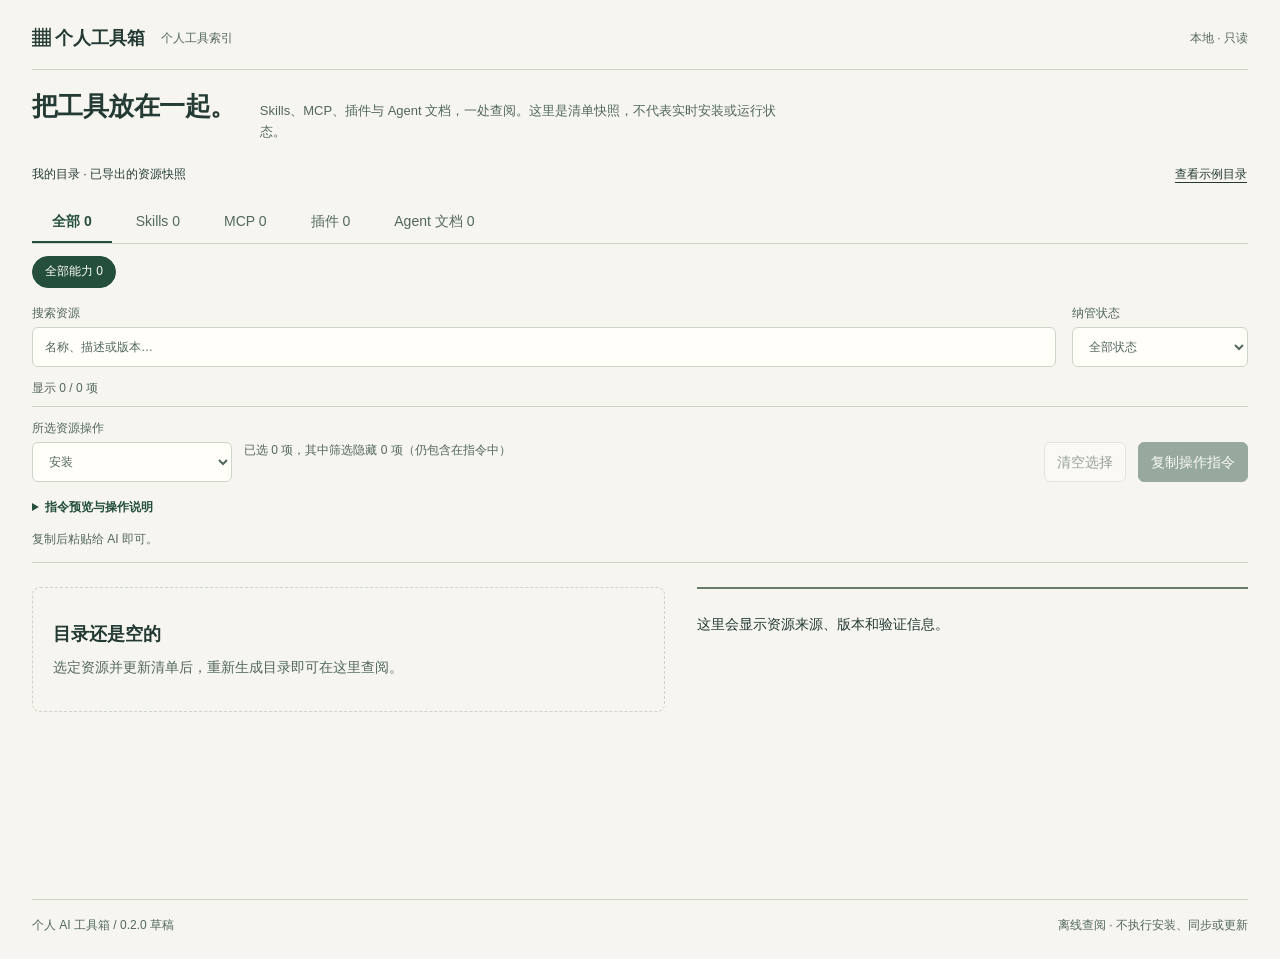
==== skills/ai-toolbox-sync/catalog/index.html @ 897c95eb "Publish clean ai-toolbox-sync skill and guided private onboarding" ====
<!doctype html>
<html lang="zh-CN"><head><meta charset="utf-8"><meta name="viewport" content="width=device-width,initial-scale=1"><meta http-equiv="Content-Security-Policy" content="default-src 'none'; script-src 'self'; style-src 'self'; base-uri 'none'; form-action 'none'"><title>个人工具箱 · 本地目录</title><link rel="stylesheet" href="style.css"></head>
<body><main><header><span class="brand">▦ 个人工具箱</span><span class="catalog-label">个人工具索引</span><span class="tag">本地 · 只读</span></header><section class="intro"><h1>把工具放在一起。</h1><p>Skills、MCP、插件与 Agent 文档，一处查阅。这里是清单快照，不代表实时安装或运行状态。</p></section><div class="mode"><span id="mode"></span><button id="demo" type="button">查看示例目录</button></div><nav role="tablist" aria-label="资源分类" id="tabs"></nav><div id="categories" role="group" aria-label="能力分类"></div><div class="filters"><label>搜索资源<input id="search" type="search" placeholder="名称、描述或版本…"></label><label>纳管状态<select id="status" aria-label="纳管状态"><option value="all">全部状态</option><option value="managed">已收藏</option><option value="approved">已同意</option><option value="pending">待决定</option><option value="declined">不加入</option><option value="deferred">稍后处理</option><option value="unknown">未知</option></select></label></div><p id="count" role="status" aria-live="polite"></p><section class="operations" aria-label="生成 AI 操作指令"><div class="operation-bar"><label>所选资源操作<select id="operation"><option value="install">安装</option><option value="sync">同步自建资源 / 我的文档</option><option value="check">检查第三方更新</option><option value="update">更新第三方资源</option></select></label><span id="selection-count" role="status"></span><button id="clear-selection" type="button">清空选择</button><button id="copy-operation" type="button">复制操作指令</button></div><details id="operation-disclosure"><summary>指令预览与操作说明</summary><p>跨分类和筛选保留选择；切换示例/真实目录会清空选择。网页只生成文字，不执行安装、同步或更新。</p><textarea id="operation-preview" readonly rows="3" aria-label="AI 操作指令预览"></textarea></details><p id="operation-notice" role="status"></p></section><section id="panel" role="tabpanel" tabindex="0"><div id="list"></div><aside id="detail" aria-label="资源详情"></aside></section><footer>个人 AI 工具箱 / 0.2.0 草稿<span>离线查阅 · 不执行安装、同步或更新</span></footer><noscript>请启用 JavaScript 以查看本地目录。</noscript></main><script src="data.js"></script><script src="demo-data.js"></script><script src="model.js"></script><script src="app.js"></script></body></html>
---- skills/ai-toolbox-sync/catalog/style.css ----
/* 保留米色/深绿色身份；4px 间距节奏，优先资源操作。 */
:root{--paper:#f6f5ef;--surface:#fffef9;--ink:#243b35;--muted:#52685c;--line:#cdd5ca;--green:#254f3d;--selected:#edf2e9;--focus:#95661f}
*{box-sizing:border-box}body{margin:0;background:var(--paper);color:var(--ink);font:14px/1.6 "Segoe UI","Microsoft YaHei",sans-serif}::selection{background:#c8ddc8;color:#173d2c}main{max-width:1280px;margin:auto;padding:24px 32px}header,.mode,footer{display:flex;align-items:center;gap:16px}header{padding-bottom:16px;border-bottom:1px solid var(--line)}.brand{font-size:18px;font-weight:700}.catalog-label{font-size:12px;color:var(--muted)}.tag{margin-left:auto;font-size:12px;color:var(--muted)}
.intro{display:flex;align-items:baseline;gap:24px;padding:20px 0 16px}.intro h1{font-size:26px;line-height:1.3;letter-spacing:-.02em;margin:0;font-weight:650;flex-shrink:0}.intro p{margin:0;color:var(--muted);max-width:72ch;font-size:13px}.mode{justify-content:space-between;font-size:12px;flex-wrap:wrap}.mode span{min-width:0;overflow-wrap:anywhere}
button,input,select,textarea{font:inherit;color:inherit}button,summary{cursor:pointer}button{min-height:40px;border:1px solid var(--line);border-radius:6px;background:var(--surface);padding:8px 12px;font-weight:500}button:hover:not(:disabled){background:var(--selected);border-color:#92a992}button:disabled{opacity:.45;cursor:not-allowed}button:focus-visible,input:focus-visible,select:focus-visible,a:focus-visible,textarea:focus-visible,summary:focus-visible,[tabindex]:focus-visible{outline:3px solid var(--focus);outline-offset:3px}.mode button{background:transparent;border-color:transparent;font-size:12px;text-decoration:underline;text-underline-offset:4px;min-height:32px;padding:4px 0}
nav{display:flex;gap:4px;border-bottom:1px solid var(--line);margin-top:12px}nav button{border:0;border-radius:0;background:transparent;color:var(--muted);padding:8px 20px;border-bottom:2px solid transparent}nav button[aria-selected=true]{border-color:var(--green);color:var(--green);font-weight:700}#categories{display:flex;flex-wrap:wrap;gap:8px;margin:12px 0}#categories button{border-radius:20px;padding:4px 12px;font-size:12px;min-height:32px;background:transparent}#categories button[aria-pressed=true]{background:var(--green);color:var(--surface);border-color:var(--green)}
.filters{display:grid;grid-template-columns:minmax(0,1fr) 176px;gap:16px;margin-top:16px}label{display:grid;gap:4px;font-size:12px;color:var(--muted);min-width:0}input,select{min-width:0;width:100%;height:40px;border:1px solid var(--line);border-radius:6px;padding:8px 12px;background:var(--surface);caret-color:var(--green)}input::placeholder{color:var(--muted)}#count{font-size:12px;color:var(--muted);margin:12px 0 8px;font-variant-numeric:tabular-nums}
.operations{border-block:1px solid var(--line);padding:12px 0;margin:0 0 24px}.operation-bar{display:grid;grid-template-columns:200px minmax(0,1fr) auto auto;gap:12px;align-items:end}.operation-bar label{gap:4px}.operation-bar #selection-count{font-size:12px;color:var(--muted);align-self:center;overflow-wrap:anywhere;font-variant-numeric:tabular-nums}#copy-operation,.copy{background:var(--green);border-color:var(--green);color:var(--surface)}#copy-operation:hover:not(:disabled),.copy:hover{background:#183b2c;color:var(--surface)}details{margin-top:8px}summary{width:fit-content;max-width:100%;padding:8px 0;font-size:12px;font-weight:600;color:var(--green);min-height:36px}details p,#operation-notice,.copy-notice{font-size:12px;color:var(--muted);margin:4px 0 8px}#operation-notice{margin:4px 0 0}textarea{display:block;width:100%;min-width:0;resize:vertical;min-height:96px;border:1px solid var(--line);border-radius:6px;padding:12px;background:var(--surface);font-size:13px;line-height:1.6;caret-color:var(--green);scrollbar-color:#92a992 var(--surface)}
#panel{display:grid;grid-template-columns:minmax(0,1.15fr) minmax(0,1fr);gap:32px;align-items:start;min-height:280px}#list{display:grid;align-content:start;gap:8px;min-width:0}.resource-row{display:grid;grid-template-columns:40px minmax(0,1fr);align-items:center}.resource-row input[type=checkbox]{width:24px;height:24px;margin:8px;padding:0;accent-color:var(--green);cursor:pointer}.resource{width:100%;text-align:left;background:transparent;border:1px solid var(--line);border-radius:8px;padding:16px;display:grid;gap:4px;overflow-wrap:anywhere;min-width:0}.resource[aria-pressed=true]{border-color:var(--green);background:var(--selected)}.resource strong{font-size:16px;line-height:1.4}.resource small{font-size:12px;color:var(--muted);font-weight:400}.resource span{font-size:13px;font-weight:400;color:var(--muted)}aside{border-top:2px solid #667a69;padding:16px 0;min-width:0;overflow-wrap:anywhere}aside h2{font-size:22px;line-height:1.35;margin:0 0 16px}h3{font-size:13px;margin:20px 0 8px}aside p{margin:8px 0 12px;max-width:72ch}aside small{color:var(--muted)}dl{display:grid;grid-template-columns:88px minmax(0,1fr);column-gap:16px;row-gap:12px;margin:24px 0;font-size:13px}dt{color:var(--muted)}dd{margin:0;overflow-wrap:anywhere;font-variant-numeric:tabular-nums}a{color:var(--green);text-underline-offset:3px}.copy{margin-top:8px}.empty{padding:32px 20px;border:1px dashed var(--line);border-radius:8px;color:var(--muted)}.empty h2{font-size:18px;color:var(--ink);margin:0 0 8px}.empty p{margin:0}footer{justify-content:space-between;flex-wrap:wrap;border-top:1px solid var(--line);margin-top:32px;padding-top:16px;font-size:12px;color:var(--muted)}
@media(max-width:900px){.intro{display:block}.intro p{margin-top:8px}.operation-bar{grid-template-columns:minmax(0,1fr) auto auto}.operation-bar #selection-count{grid-column:1/-1;grid-row:2}#panel{gap:24px}}
@media(max-width:650px){main{padding:16px}.catalog-label{display:none}header{gap:8px}.intro{padding:16px 0}.intro h1{font-size:24px}.mode{gap:4px}nav{gap:0}nav button{flex:1;min-width:0;padding:8px 4px;font-size:13px;min-height:44px}.filters{grid-template-columns:minmax(0,1fr) 124px;gap:8px}.operation-bar{grid-template-columns:minmax(0,1fr) minmax(0,1fr);gap:8px}.operation-bar label{grid-column:1/-1}.operation-bar #selection-count{grid-row:auto;grid-column:1/-1}.operation-bar button{min-height:44px;padding:8px}#categories button{min-height:36px}#panel{grid-template-columns:minmax(0,1fr);gap:24px}.operations{margin-bottom:16px}.resource{padding:12px}.resource-row{grid-template-columns:40px minmax(0,1fr)}aside{padding-top:16px}footer{gap:4px}dl{grid-template-columns:80px minmax(0,1fr);gap:12px}}
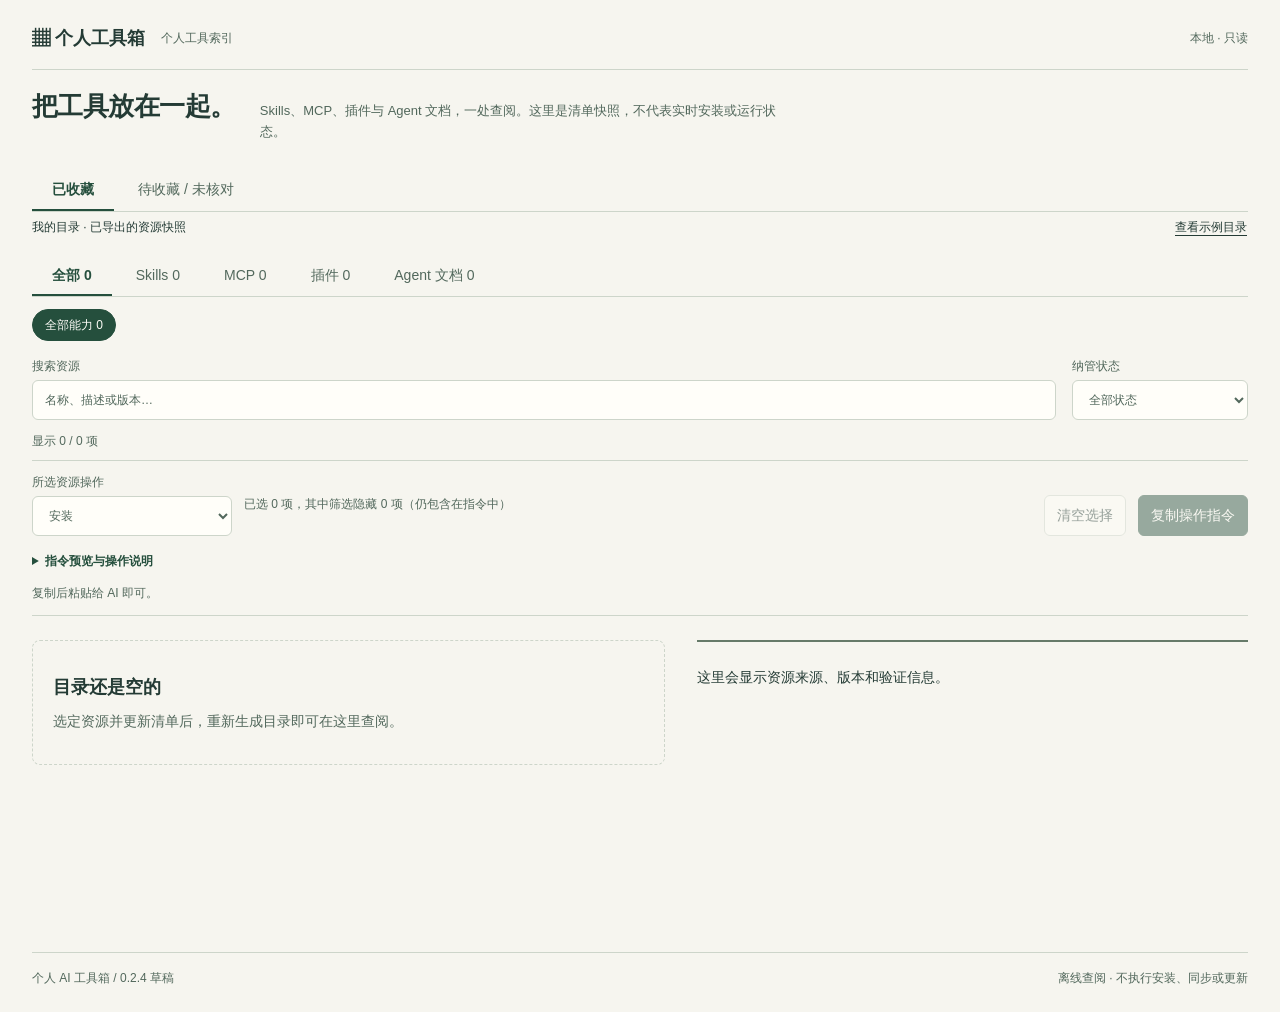
==== commit b2f6e9f6: "Separate manager releases from private collections and clarify access setup" ====
--- a/skills/ai-toolbox-sync/catalog/index.html
+++ b/skills/ai-toolbox-sync/catalog/index.html
@@ -1,3 +1,6 @@
 <!doctype html>
 <html lang="zh-CN"><head><meta charset="utf-8"><meta name="viewport" content="width=device-width,initial-scale=1"><meta http-equiv="Content-Security-Policy" content="default-src 'none'; script-src 'self'; style-src 'self'; base-uri 'none'; form-action 'none'"><title>个人工具箱 · 本地目录</title><link rel="stylesheet" href="style.css"></head>
-<body><main><header><span class="brand">▦ 个人工具箱</span><span class="catalog-label">个人工具索引</span><span class="tag">本地 · 只读</span></header><section class="intro"><h1>把工具放在一起。</h1><p>Skills、MCP、插件与 Agent 文档，一处查阅。这里是清单快照，不代表实时安装或运行状态。</p></section><div class="mode"><span id="mode"></span><button id="demo" type="button">查看示例目录</button></div><nav role="tablist" aria-label="资源分类" id="tabs"></nav><div id="categories" role="group" aria-label="能力分类"></div><div class="filters"><label>搜索资源<input id="search" type="search" placeholder="名称、描述或版本…"></label><label>纳管状态<select id="status" aria-label="纳管状态"><option value="all">全部状态</option><option value="managed">已收藏</option><option value="approved">已同意</option><option value="pending">待决定</option><option value="declined">不加入</option><option value="deferred">稍后处理</option><option value="unknown">未知</option></select></label></div><p id="count" role="status" aria-live="polite"></p><section class="operations" aria-label="生成 AI 操作指令"><div class="operation-bar"><label>所选资源操作<select id="operation"><option value="install">安装</option><option value="sync">同步自建资源 / 我的文档</option><option value="check">检查第三方更新</option><option value="update">更新第三方资源</option></select></label><span id="selection-count" role="status"></span><button id="clear-selection" type="button">清空选择</button><button id="copy-operation" type="button">复制操作指令</button></div><details id="operation-disclosure"><summary>指令预览与操作说明</summary><p>跨分类和筛选保留选择；切换示例/真实目录会清空选择。网页只生成文字，不执行安装、同步或更新。</p><textarea id="operation-preview" readonly rows="3" aria-label="AI 操作指令预览"></textarea></details><p id="operation-notice" role="status"></p></section><section id="panel" role="tabpanel" tabindex="0"><div id="list"></div><aside id="detail" aria-label="资源详情"></aside></section><footer>个人 AI 工具箱 / 0.2.0 草稿<span>离线查阅 · 不执行安装、同步或更新</span></footer><noscript>请启用 JavaScript 以查看本地目录。</noscript></main><script src="data.js"></script><script src="demo-data.js"></script><script src="model.js"></script><script src="app.js"></script></body></html>+<body><main><header><span class="brand">▦ 个人工具箱</span><span class="catalog-label">个人工具索引</span><span class="tag">本地 · 只读</span></header><section class="intro"><h1>把工具放在一起。</h1><p>Skills、MCP、插件与 Agent 文档，一处查阅。这里是清单快照，不代表实时安装或运行状态。</p></section><nav class="views" aria-label="收藏范围"><button id="view-collected" type="button" aria-pressed="true" aria-controls="collected-view">已收藏</button><button id="view-pending" type="button" aria-pressed="false" aria-controls="pending-view">待收藏 / 未核对</button></nav><section id="collected-view"><div class="mode"><span id="mode"></span><button id="demo" type="button">查看示例目录</button></div><nav role="tablist" aria-label="资源分类" id="tabs"></nav><div id="categories" role="group" aria-label="能力分类"></div><div class="filters"><label>搜索资源<input id="search" type="search" placeholder="名称、描述或版本…"></label><label>纳管状态<select id="status" aria-label="纳管状态"><option value="all">全部状态</option><option value="managed">已收藏</option><option value="approved">已同意</option><option value="pending">待决定</option><option value="declined">不加入</option><option value="deferred">稍后处理</option><option value="unknown">未知</option></select></label></div><p id="count" role="status" aria-live="polite"></p><section class="operations" aria-label="生成 AI 操作指令"><div class="operation-bar"><label>所选资源操作<select id="operation"><option value="install">安装</option><option value="sync">同步自建资源 / 我的文档</option><option value="check">检查第三方更新</option><option value="update">更新第三方资源</option></select></label><span id="selection-count" role="status"></span><button id="clear-selection" type="button">清空选择</button><button id="copy-operation" type="button">复制操作指令</button></div><details id="operation-disclosure"><summary>指令预览与操作说明</summary><p>跨分类和筛选保留选择；切换示例/真实目录会清空选择。网页只生成文字，不执行安装、同步或更新。</p><textarea id="operation-preview" readonly rows="3" aria-label="AI 操作指令预览"></textarea></details><p id="operation-notice" role="status"></p></section><section id="panel" role="tabpanel" tabindex="0"><div id="list"></div><aside id="detail" aria-label="资源详情"></aside></section></section><section id="pending-view" hidden><p>本机发现快照 · 待收藏与收藏状态未核对的资源。勾选只生成收集指令。</p><div id="pending-empty" class="empty"><h2>尚未载入本机盘点</h2><p>请让 AI 使用 $ai-toolbox-sync 生成包含收藏与盘点快照的本机工作台。发现文件留在本机，不进入共享清单。</p></div><div id="pending-content" hidden><section class="inventory-meta" aria-label="盘点概要"><p id="pending-stats"></p><p id="pending-date"></p><details class="scope-note"><summary>扫描范围与状态说明</summary><p>这是本机发现快照，不是正式收藏目录。文件存在、安装记录和缓存均不证明宿主已加载；来源元数据仍须在收集前核实。</p><div id="pending-scope"></div><div id="pending-warnings"></div><p>只覆盖指定目录与 Codex MCP 配置名称；其他宿主、外部链接目标、插件内未声明的 MCP 等不保证发现。已明确对应本机收藏绑定的资源已排除；其余收藏状态仍需核对，不按名称猜测。</p></details></section>
+<section class="inventory-tools" aria-label="筛选与批量选择"><div class="filters"><label>搜索项目或组件<input id="pending-query" type="search" placeholder="名称、项目或来源…"></label><label>资源类型<select id="pending-kind"><option value="all">全部类型</option><option value="skill">Skill</option><option value="mcp">MCP</option><option value="plugin">插件</option></select></label></div><div class="selection-bar"><p id="pending-selection" aria-live="polite"></p><button id="pending-select-visible" type="button">勾选当前显示组件</button><button id="pending-clear" type="button">清空选择</button></div></section>
+<section class="inventory-workspace" aria-label="资源选择与收集提示词"><div id="pending-list" aria-label="来源项目与组件"></div><aside class="prompt-panel" aria-label="收集提示词"><h2>交给 AI，继续收集。</h2><p>勾选不会写入收藏清单。发送提示词后，AI 才会核实所选资源并按流程收集。</p><label for="pending-prompt">完整收集提示词</label><textarea id="pending-prompt" readonly placeholder="先从左侧勾选资源，这里会生成包含所选范围与收集步骤的完整提示词。"></textarea><button id="pending-copy" type="button" disabled>复制完整提示词</button><p id="pending-notice" role="status"></p><small>跨筛选保留勾选；关闭或刷新页面会清空选择。</small></aside></section>
+</div></section><footer>个人 AI 工具箱 / 0.2.4 草稿<span>离线查阅 · 不执行安装、同步或更新</span></footer><noscript>请启用 JavaScript 以查看本地目录。</noscript></main><script src="data.js"></script><script src="demo-data.js"></script><script src="model.js"></script><script src="inventory-model.js"></script><script src="inventory-app.js"></script><script src="discovery-data.js"></script><script src="app.js"></script></body></html>
--- a/skills/ai-toolbox-sync/catalog/style.css
+++ b/skills/ai-toolbox-sync/catalog/style.css
@@ -9,3 +9,10 @@
 #panel{display:grid;grid-template-columns:minmax(0,1.15fr) minmax(0,1fr);gap:32px;align-items:start;min-height:280px}#list{display:grid;align-content:start;gap:8px;min-width:0}.resource-row{display:grid;grid-template-columns:40px minmax(0,1fr);align-items:center}.resource-row input[type=checkbox]{width:24px;height:24px;margin:8px;padding:0;accent-color:var(--green);cursor:pointer}.resource{width:100%;text-align:left;background:transparent;border:1px solid var(--line);border-radius:8px;padding:16px;display:grid;gap:4px;overflow-wrap:anywhere;min-width:0}.resource[aria-pressed=true]{border-color:var(--green);background:var(--selected)}.resource strong{font-size:16px;line-height:1.4}.resource small{font-size:12px;color:var(--muted);font-weight:400}.resource span{font-size:13px;font-weight:400;color:var(--muted)}aside{border-top:2px solid #667a69;padding:16px 0;min-width:0;overflow-wrap:anywhere}aside h2{font-size:22px;line-height:1.35;margin:0 0 16px}h3{font-size:13px;margin:20px 0 8px}aside p{margin:8px 0 12px;max-width:72ch}aside small{color:var(--muted)}dl{display:grid;grid-template-columns:88px minmax(0,1fr);column-gap:16px;row-gap:12px;margin:24px 0;font-size:13px}dt{color:var(--muted)}dd{margin:0;overflow-wrap:anywhere;font-variant-numeric:tabular-nums}a{color:var(--green);text-underline-offset:3px}.copy{margin-top:8px}.empty{padding:32px 20px;border:1px dashed var(--line);border-radius:8px;color:var(--muted)}.empty h2{font-size:18px;color:var(--ink);margin:0 0 8px}.empty p{margin:0}footer{justify-content:space-between;flex-wrap:wrap;border-top:1px solid var(--line);margin-top:32px;padding-top:16px;font-size:12px;color:var(--muted)}
 @media(max-width:900px){.intro{display:block}.intro p{margin-top:8px}.operation-bar{grid-template-columns:minmax(0,1fr) auto auto}.operation-bar #selection-count{grid-column:1/-1;grid-row:2}#panel{gap:24px}}
 @media(max-width:650px){main{padding:16px}.catalog-label{display:none}header{gap:8px}.intro{padding:16px 0}.intro h1{font-size:24px}.mode{gap:4px}nav{gap:0}nav button{flex:1;min-width:0;padding:8px 4px;font-size:13px;min-height:44px}.filters{grid-template-columns:minmax(0,1fr) 124px;gap:8px}.operation-bar{grid-template-columns:minmax(0,1fr) minmax(0,1fr);gap:8px}.operation-bar label{grid-column:1/-1}.operation-bar #selection-count{grid-row:auto;grid-column:1/-1}.operation-bar button{min-height:44px;padding:8px}#categories button{min-height:36px}#panel{grid-template-columns:minmax(0,1fr);gap:24px}.operations{margin-bottom:16px}.resource{padding:12px}.resource-row{grid-template-columns:40px minmax(0,1fr)}aside{padding-top:16px}footer{gap:4px}dl{grid-template-columns:80px minmax(0,1fr);gap:12px}}
+
+[hidden]{display:none!important}.views button[aria-pressed=true]{border-color:var(--green);color:var(--green);font-weight:700}
+/* 与收藏目录共用视觉变量；盘点页仅定义自身的布局。 */
+.inventory-page-links{display:flex;gap:20px;padding:12px 0;border-bottom:1px solid var(--line);font-size:13px}.inventory-page-links a{color:var(--muted)}.inventory-page-links [aria-current]{color:var(--green);font-weight:700;text-decoration:none}.inventory-meta{padding:16px 0}.inventory-meta p{margin:0 0 4px;font-size:12px;color:var(--muted);overflow-wrap:anywhere}#pending-stats{font-size:13px;color:var(--ink);font-variant-numeric:tabular-nums}.scope-note{max-width:90ch}.scope-note div p{margin:4px 0}#pending-warnings{max-height:240px;overflow:auto}.inventory-tools{border-block:1px solid var(--line);padding:16px 0;margin:0 0 24px}.inventory-tools .filters{margin:0}.selection-bar{display:flex;align-items:center;gap:12px;flex-wrap:wrap;margin-top:12px}#pending-selection{margin:0 auto 0 0;font-size:12px;color:var(--muted);font-variant-numeric:tabular-nums}.inventory-workspace{display:grid;grid-template-columns:minmax(0,1.2fr) minmax(320px,1fr);gap:32px;align-items:start}#pending-list{gap:0}#pending-list article{padding:16px 0;border-top:1px solid var(--line);min-width:0}#pending-list article:first-child{border-top:2px solid #667a69}#pending-list article>label,.inventory-component>label{display:flex;gap:12px;align-items:center;min-height:44px;cursor:pointer;color:var(--ink);font-size:14px}#pending-list article>label strong{font-size:16px;line-height:1.45;overflow-wrap:anywhere}input[type=checkbox]{flex:0 0 auto;width:20px;height:20px;padding:0;margin:0;accent-color:var(--green);cursor:pointer}#pending-list article>p{margin:0 0 4px 32px;font-size:12px;color:var(--muted);overflow-wrap:anywhere}#pending-list article>small{display:block;margin-left:32px;color:var(--muted);font-size:12px}#pending-list article>details{margin-left:32px}.inventory-component{padding:8px 0;border-top:1px solid var(--line);min-width:0}.inventory-component label span{overflow-wrap:anywhere}.inventory-component p{margin:0 0 4px 32px;overflow-wrap:anywhere;font-size:12px;color:var(--muted)}.prompt-panel{position:sticky;top:24px}.prompt-panel h2{font-size:20px;margin:0 0 8px}.prompt-panel>p{font-size:13px;color:var(--muted);margin:8px 0 16px}.prompt-panel label{margin-bottom:8px}#pending-prompt{min-height:280px;height:38vh;max-height:480px;line-height:1.7;white-space:pre-wrap;overflow-wrap:anywhere}#pending-copy{background:var(--green);color:var(--surface);border-color:var(--green);width:100%;margin-top:12px}#pending-copy:hover:not(:disabled){background:#183b2c}#pending-notice{font-size:12px;color:var(--muted);overflow-wrap:anywhere;min-height:24px} #pending-view button:disabled{opacity:1;color:var(--muted);background:var(--paper)!important;border-color:var(--line)!important}#pending-copy:disabled{color:var(--muted)}#pending-view :is(button,input,select,textarea){scroll-margin-block:24px}#pending-view *{scrollbar-color:#92a992 var(--surface)}#pending-view h2{text-wrap:balance}
+@media(max-width:900px){.inventory-workspace{grid-template-columns:minmax(0,1fr) minmax(280px,.9fr);gap:24px}.prompt-panel{top:16px}}
+@media(max-width:700px){.inventory-workspace{grid-template-columns:minmax(0,1fr);gap:24px}.prompt-panel{position:static}.inventory-tools{margin-bottom:16px}.selection-bar{gap:8px}#pending-selection{flex-basis:100%}.selection-bar button{flex:1;min-height:44px}.inventory-tools .filters{grid-template-columns:minmax(0,1fr) 116px;gap:8px}#pending-prompt{height:280px;max-height:none}#pending-copy{min-height:44px}.inventory-page-links{gap:16px}#pending-list article>details{margin-left:0}.inventory-component p{margin-left:32px}}
+@media(max-height:650px){.prompt-panel{position:static}}
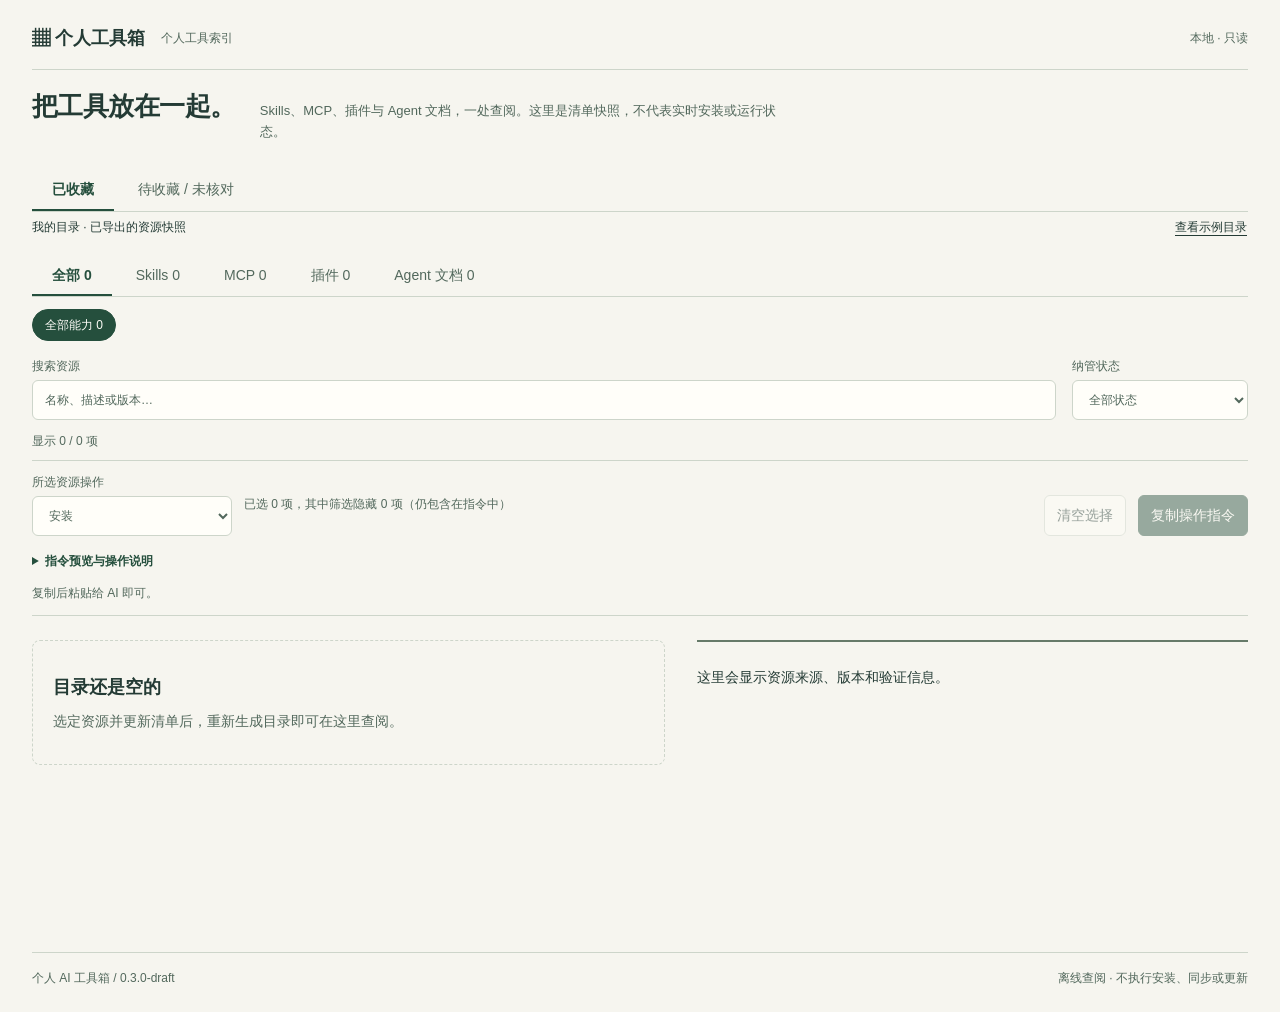
==== commit 947533ab: "Make toolbox sync independent and fix Windows resource restores" ====
--- a/skills/ai-toolbox-sync/catalog/index.html
+++ b/skills/ai-toolbox-sync/catalog/index.html
@@ -3,4 +3,4 @@
 <body><main><header><span class="brand">▦ 个人工具箱</span><span class="catalog-label">个人工具索引</span><span class="tag">本地 · 只读</span></header><section class="intro"><h1>把工具放在一起。</h1><p>Skills、MCP、插件与 Agent 文档，一处查阅。这里是清单快照，不代表实时安装或运行状态。</p></section><nav class="views" aria-label="收藏范围"><button id="view-collected" type="button" aria-pressed="true" aria-controls="collected-view">已收藏</button><button id="view-pending" type="button" aria-pressed="false" aria-controls="pending-view">待收藏 / 未核对</button></nav><section id="collected-view"><div class="mode"><span id="mode"></span><button id="demo" type="button">查看示例目录</button></div><nav role="tablist" aria-label="资源分类" id="tabs"></nav><div id="categories" role="group" aria-label="能力分类"></div><div class="filters"><label>搜索资源<input id="search" type="search" placeholder="名称、描述或版本…"></label><label>纳管状态<select id="status" aria-label="纳管状态"><option value="all">全部状态</option><option value="managed">已收藏</option><option value="approved">已同意</option><option value="pending">待决定</option><option value="declined">不加入</option><option value="deferred">稍后处理</option><option value="unknown">未知</option></select></label></div><p id="count" role="status" aria-live="polite"></p><section class="operations" aria-label="生成 AI 操作指令"><div class="operation-bar"><label>所选资源操作<select id="operation"><option value="install">安装</option><option value="sync">同步自建资源 / 我的文档</option><option value="check">检查第三方更新</option><option value="update">更新第三方资源</option></select></label><span id="selection-count" role="status"></span><button id="clear-selection" type="button">清空选择</button><button id="copy-operation" type="button">复制操作指令</button></div><details id="operation-disclosure"><summary>指令预览与操作说明</summary><p>跨分类和筛选保留选择；切换示例/真实目录会清空选择。网页只生成文字，不执行安装、同步或更新。</p><textarea id="operation-preview" readonly rows="3" aria-label="AI 操作指令预览"></textarea></details><p id="operation-notice" role="status"></p></section><section id="panel" role="tabpanel" tabindex="0"><div id="list"></div><aside id="detail" aria-label="资源详情"></aside></section></section><section id="pending-view" hidden><p>本机发现快照 · 待收藏与收藏状态未核对的资源。勾选只生成收集指令。</p><div id="pending-empty" class="empty"><h2>尚未载入本机盘点</h2><p>请让 AI 使用 $ai-toolbox-sync 生成包含收藏与盘点快照的本机工作台。发现文件留在本机，不进入共享清单。</p></div><div id="pending-content" hidden><section class="inventory-meta" aria-label="盘点概要"><p id="pending-stats"></p><p id="pending-date"></p><details class="scope-note"><summary>扫描范围与状态说明</summary><p>这是本机发现快照，不是正式收藏目录。文件存在、安装记录和缓存均不证明宿主已加载；来源元数据仍须在收集前核实。</p><div id="pending-scope"></div><div id="pending-warnings"></div><p>只覆盖指定目录与 Codex MCP 配置名称；其他宿主、外部链接目标、插件内未声明的 MCP 等不保证发现。已明确对应本机收藏绑定的资源已排除；其余收藏状态仍需核对，不按名称猜测。</p></details></section>
 <section class="inventory-tools" aria-label="筛选与批量选择"><div class="filters"><label>搜索项目或组件<input id="pending-query" type="search" placeholder="名称、项目或来源…"></label><label>资源类型<select id="pending-kind"><option value="all">全部类型</option><option value="skill">Skill</option><option value="mcp">MCP</option><option value="plugin">插件</option></select></label></div><div class="selection-bar"><p id="pending-selection" aria-live="polite"></p><button id="pending-select-visible" type="button">勾选当前显示组件</button><button id="pending-clear" type="button">清空选择</button></div></section>
 <section class="inventory-workspace" aria-label="资源选择与收集提示词"><div id="pending-list" aria-label="来源项目与组件"></div><aside class="prompt-panel" aria-label="收集提示词"><h2>交给 AI，继续收集。</h2><p>勾选不会写入收藏清单。发送提示词后，AI 才会核实所选资源并按流程收集。</p><label for="pending-prompt">完整收集提示词</label><textarea id="pending-prompt" readonly placeholder="先从左侧勾选资源，这里会生成包含所选范围与收集步骤的完整提示词。"></textarea><button id="pending-copy" type="button" disabled>复制完整提示词</button><p id="pending-notice" role="status"></p><small>跨筛选保留勾选；关闭或刷新页面会清空选择。</small></aside></section>
-</div></section><footer>个人 AI 工具箱 / 0.2.4 草稿<span>离线查阅 · 不执行安装、同步或更新</span></footer><noscript>请启用 JavaScript 以查看本地目录。</noscript></main><script src="data.js"></script><script src="demo-data.js"></script><script src="model.js"></script><script src="inventory-model.js"></script><script src="inventory-app.js"></script><script src="discovery-data.js"></script><script src="app.js"></script></body></html>+</div></section><footer>个人 AI 工具箱 / 0.3.0-draft<span>离线查阅 · 不执行安装、同步或更新</span></footer><noscript>请启用 JavaScript 以查看本地目录。</noscript></main><script src="data.js"></script><script src="demo-data.js"></script><script src="model.js"></script><script src="inventory-model.js"></script><script src="inventory-app.js"></script><script src="discovery-data.js"></script><script src="app.js"></script></body></html>
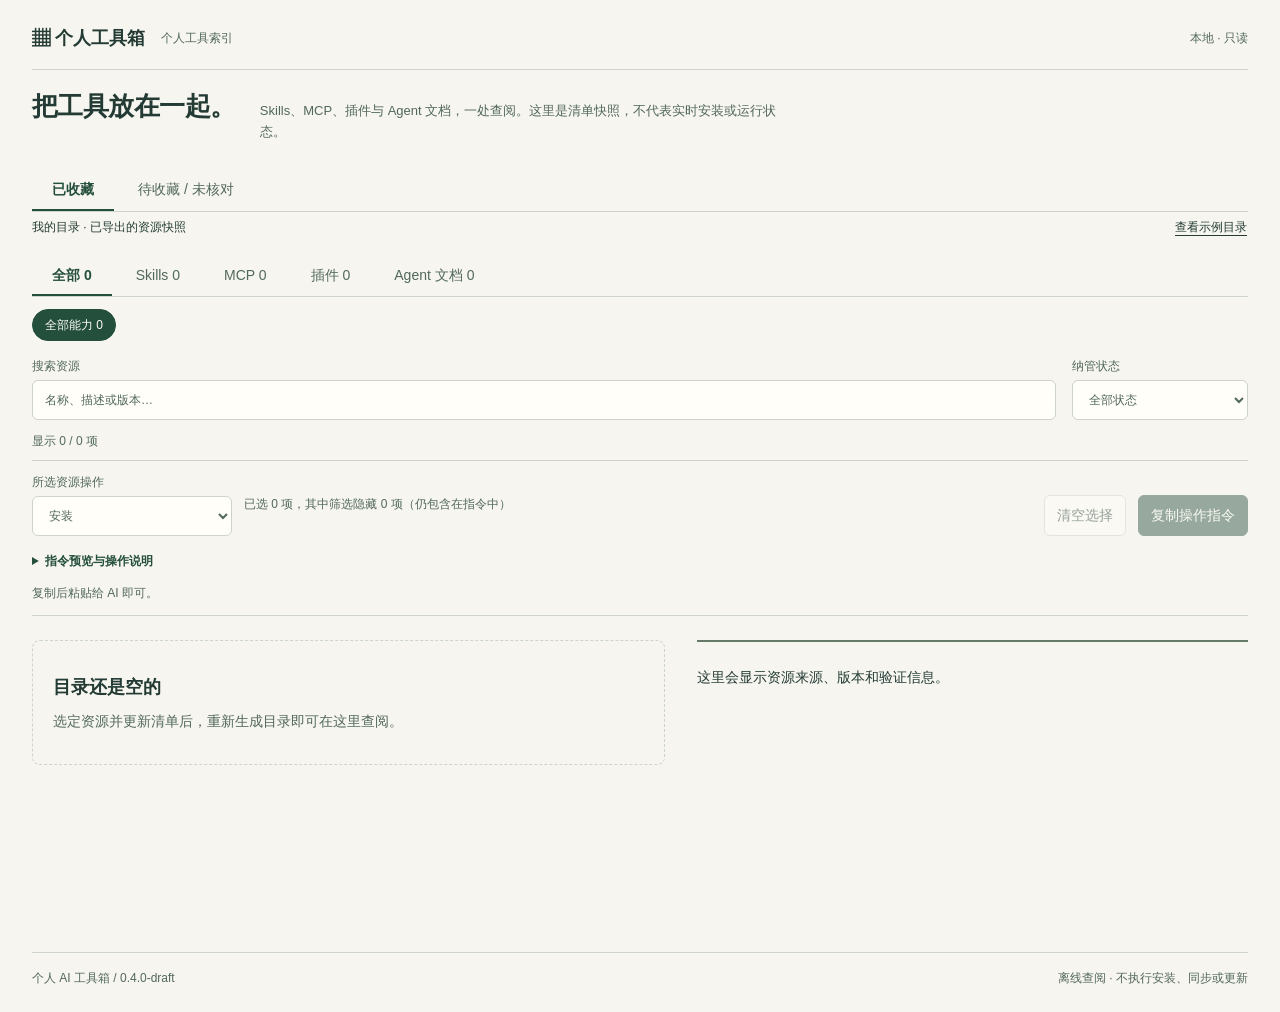
==== commit f420c4d8: "feat: add versioned releases and safe cross-machine maintenance" ====
--- a/skills/ai-toolbox-sync/catalog/index.html
+++ b/skills/ai-toolbox-sync/catalog/index.html
@@ -3,4 +3,4 @@
 <body><main><header><span class="brand">▦ 个人工具箱</span><span class="catalog-label">个人工具索引</span><span class="tag">本地 · 只读</span></header><section class="intro"><h1>把工具放在一起。</h1><p>Skills、MCP、插件与 Agent 文档，一处查阅。这里是清单快照，不代表实时安装或运行状态。</p></section><nav class="views" aria-label="收藏范围"><button id="view-collected" type="button" aria-pressed="true" aria-controls="collected-view">已收藏</button><button id="view-pending" type="button" aria-pressed="false" aria-controls="pending-view">待收藏 / 未核对</button></nav><section id="collected-view"><div class="mode"><span id="mode"></span><button id="demo" type="button">查看示例目录</button></div><nav role="tablist" aria-label="资源分类" id="tabs"></nav><div id="categories" role="group" aria-label="能力分类"></div><div class="filters"><label>搜索资源<input id="search" type="search" placeholder="名称、描述或版本…"></label><label>纳管状态<select id="status" aria-label="纳管状态"><option value="all">全部状态</option><option value="managed">已收藏</option><option value="approved">已同意</option><option value="pending">待决定</option><option value="declined">不加入</option><option value="deferred">稍后处理</option><option value="unknown">未知</option></select></label></div><p id="count" role="status" aria-live="polite"></p><section class="operations" aria-label="生成 AI 操作指令"><div class="operation-bar"><label>所选资源操作<select id="operation"><option value="install">安装</option><option value="sync">同步自建资源 / 我的文档</option><option value="check">检查第三方更新</option><option value="update">更新第三方资源</option></select></label><span id="selection-count" role="status"></span><button id="clear-selection" type="button">清空选择</button><button id="copy-operation" type="button">复制操作指令</button></div><details id="operation-disclosure"><summary>指令预览与操作说明</summary><p>跨分类和筛选保留选择；切换示例/真实目录会清空选择。网页只生成文字，不执行安装、同步或更新。</p><textarea id="operation-preview" readonly rows="3" aria-label="AI 操作指令预览"></textarea></details><p id="operation-notice" role="status"></p></section><section id="panel" role="tabpanel" tabindex="0"><div id="list"></div><aside id="detail" aria-label="资源详情"></aside></section></section><section id="pending-view" hidden><p>本机发现快照 · 待收藏与收藏状态未核对的资源。勾选只生成收集指令。</p><div id="pending-empty" class="empty"><h2>尚未载入本机盘点</h2><p>请让 AI 使用 $ai-toolbox-sync 生成包含收藏与盘点快照的本机工作台。发现文件留在本机，不进入共享清单。</p></div><div id="pending-content" hidden><section class="inventory-meta" aria-label="盘点概要"><p id="pending-stats"></p><p id="pending-date"></p><details class="scope-note"><summary>扫描范围与状态说明</summary><p>这是本机发现快照，不是正式收藏目录。文件存在、安装记录和缓存均不证明宿主已加载；来源元数据仍须在收集前核实。</p><div id="pending-scope"></div><div id="pending-warnings"></div><p>只覆盖指定目录与 Codex MCP 配置名称；其他宿主、外部链接目标、插件内未声明的 MCP 等不保证发现。已明确对应本机收藏绑定的资源已排除；其余收藏状态仍需核对，不按名称猜测。</p></details></section>
 <section class="inventory-tools" aria-label="筛选与批量选择"><div class="filters"><label>搜索项目或组件<input id="pending-query" type="search" placeholder="名称、项目或来源…"></label><label>资源类型<select id="pending-kind"><option value="all">全部类型</option><option value="skill">Skill</option><option value="mcp">MCP</option><option value="plugin">插件</option></select></label></div><div class="selection-bar"><p id="pending-selection" aria-live="polite"></p><button id="pending-select-visible" type="button">勾选当前显示组件</button><button id="pending-clear" type="button">清空选择</button></div></section>
 <section class="inventory-workspace" aria-label="资源选择与收集提示词"><div id="pending-list" aria-label="来源项目与组件"></div><aside class="prompt-panel" aria-label="收集提示词"><h2>交给 AI，继续收集。</h2><p>勾选不会写入收藏清单。发送提示词后，AI 才会核实所选资源并按流程收集。</p><label for="pending-prompt">完整收集提示词</label><textarea id="pending-prompt" readonly placeholder="先从左侧勾选资源，这里会生成包含所选范围与收集步骤的完整提示词。"></textarea><button id="pending-copy" type="button" disabled>复制完整提示词</button><p id="pending-notice" role="status"></p><small>跨筛选保留勾选；关闭或刷新页面会清空选择。</small></aside></section>
-</div></section><footer>个人 AI 工具箱 / 0.3.0-draft<span>离线查阅 · 不执行安装、同步或更新</span></footer><noscript>请启用 JavaScript 以查看本地目录。</noscript></main><script src="data.js"></script><script src="demo-data.js"></script><script src="model.js"></script><script src="inventory-model.js"></script><script src="inventory-app.js"></script><script src="discovery-data.js"></script><script src="app.js"></script></body></html>
+</div></section><footer>个人 AI 工具箱 / 0.4.0-draft<span>离线查阅 · 不执行安装、同步或更新</span></footer><noscript>请启用 JavaScript 以查看本地目录。</noscript></main><script src="data.js"></script><script src="demo-data.js"></script><script src="model.js"></script><script src="inventory-model.js"></script><script src="inventory-app.js"></script><script src="discovery-data.js"></script><script src="app.js"></script></body></html>
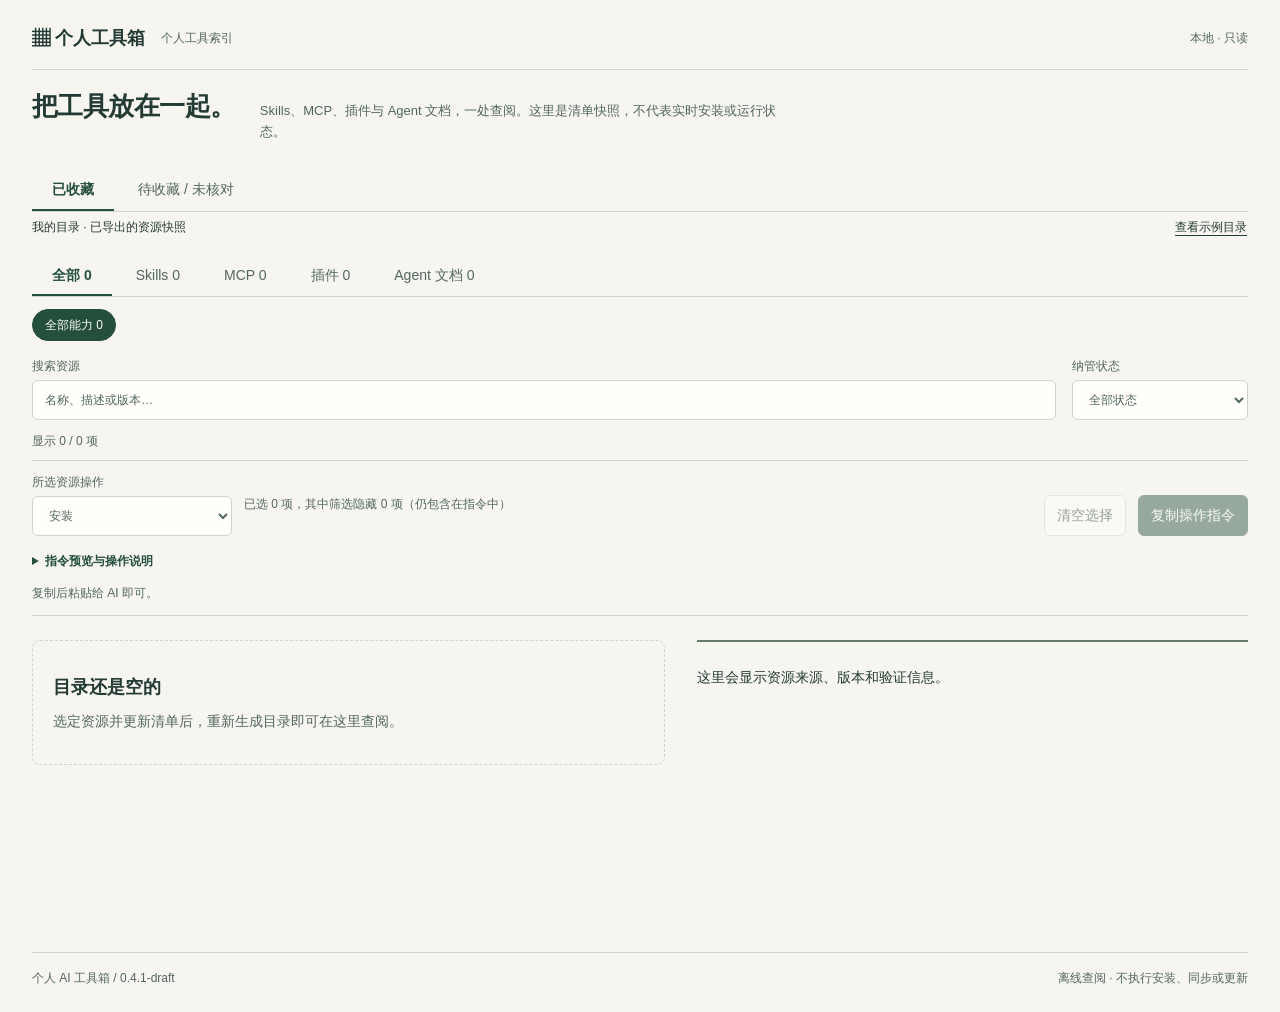
==== commit 2630b7a2: "fix: clarify manager sync scope and self-update provenance" ====
--- a/skills/ai-toolbox-sync/catalog/index.html
+++ b/skills/ai-toolbox-sync/catalog/index.html
@@ -3,4 +3,4 @@
 <body><main><header><span class="brand">▦ 个人工具箱</span><span class="catalog-label">个人工具索引</span><span class="tag">本地 · 只读</span></header><section class="intro"><h1>把工具放在一起。</h1><p>Skills、MCP、插件与 Agent 文档，一处查阅。这里是清单快照，不代表实时安装或运行状态。</p></section><nav class="views" aria-label="收藏范围"><button id="view-collected" type="button" aria-pressed="true" aria-controls="collected-view">已收藏</button><button id="view-pending" type="button" aria-pressed="false" aria-controls="pending-view">待收藏 / 未核对</button></nav><section id="collected-view"><div class="mode"><span id="mode"></span><button id="demo" type="button">查看示例目录</button></div><nav role="tablist" aria-label="资源分类" id="tabs"></nav><div id="categories" role="group" aria-label="能力分类"></div><div class="filters"><label>搜索资源<input id="search" type="search" placeholder="名称、描述或版本…"></label><label>纳管状态<select id="status" aria-label="纳管状态"><option value="all">全部状态</option><option value="managed">已收藏</option><option value="approved">已同意</option><option value="pending">待决定</option><option value="declined">不加入</option><option value="deferred">稍后处理</option><option value="unknown">未知</option></select></label></div><p id="count" role="status" aria-live="polite"></p><section class="operations" aria-label="生成 AI 操作指令"><div class="operation-bar"><label>所选资源操作<select id="operation"><option value="install">安装</option><option value="sync">同步自建资源 / 我的文档</option><option value="check">检查第三方更新</option><option value="update">更新第三方资源</option></select></label><span id="selection-count" role="status"></span><button id="clear-selection" type="button">清空选择</button><button id="copy-operation" type="button">复制操作指令</button></div><details id="operation-disclosure"><summary>指令预览与操作说明</summary><p>跨分类和筛选保留选择；切换示例/真实目录会清空选择。网页只生成文字，不执行安装、同步或更新。</p><textarea id="operation-preview" readonly rows="3" aria-label="AI 操作指令预览"></textarea></details><p id="operation-notice" role="status"></p></section><section id="panel" role="tabpanel" tabindex="0"><div id="list"></div><aside id="detail" aria-label="资源详情"></aside></section></section><section id="pending-view" hidden><p>本机发现快照 · 待收藏与收藏状态未核对的资源。勾选只生成收集指令。</p><div id="pending-empty" class="empty"><h2>尚未载入本机盘点</h2><p>请让 AI 使用 $ai-toolbox-sync 生成包含收藏与盘点快照的本机工作台。发现文件留在本机，不进入共享清单。</p></div><div id="pending-content" hidden><section class="inventory-meta" aria-label="盘点概要"><p id="pending-stats"></p><p id="pending-date"></p><details class="scope-note"><summary>扫描范围与状态说明</summary><p>这是本机发现快照，不是正式收藏目录。文件存在、安装记录和缓存均不证明宿主已加载；来源元数据仍须在收集前核实。</p><div id="pending-scope"></div><div id="pending-warnings"></div><p>只覆盖指定目录与 Codex MCP 配置名称；其他宿主、外部链接目标、插件内未声明的 MCP 等不保证发现。已明确对应本机收藏绑定的资源已排除；其余收藏状态仍需核对，不按名称猜测。</p></details></section>
 <section class="inventory-tools" aria-label="筛选与批量选择"><div class="filters"><label>搜索项目或组件<input id="pending-query" type="search" placeholder="名称、项目或来源…"></label><label>资源类型<select id="pending-kind"><option value="all">全部类型</option><option value="skill">Skill</option><option value="mcp">MCP</option><option value="plugin">插件</option></select></label></div><div class="selection-bar"><p id="pending-selection" aria-live="polite"></p><button id="pending-select-visible" type="button">勾选当前显示组件</button><button id="pending-clear" type="button">清空选择</button></div></section>
 <section class="inventory-workspace" aria-label="资源选择与收集提示词"><div id="pending-list" aria-label="来源项目与组件"></div><aside class="prompt-panel" aria-label="收集提示词"><h2>交给 AI，继续收集。</h2><p>勾选不会写入收藏清单。发送提示词后，AI 才会核实所选资源并按流程收集。</p><label for="pending-prompt">完整收集提示词</label><textarea id="pending-prompt" readonly placeholder="先从左侧勾选资源，这里会生成包含所选范围与收集步骤的完整提示词。"></textarea><button id="pending-copy" type="button" disabled>复制完整提示词</button><p id="pending-notice" role="status"></p><small>跨筛选保留勾选；关闭或刷新页面会清空选择。</small></aside></section>
-</div></section><footer>个人 AI 工具箱 / 0.4.0-draft<span>离线查阅 · 不执行安装、同步或更新</span></footer><noscript>请启用 JavaScript 以查看本地目录。</noscript></main><script src="data.js"></script><script src="demo-data.js"></script><script src="model.js"></script><script src="inventory-model.js"></script><script src="inventory-app.js"></script><script src="discovery-data.js"></script><script src="app.js"></script></body></html>
+</div></section><footer>个人 AI 工具箱 / 0.4.1-draft<span>离线查阅 · 不执行安装、同步或更新</span></footer><noscript>请启用 JavaScript 以查看本地目录。</noscript></main><script src="data.js"></script><script src="demo-data.js"></script><script src="model.js"></script><script src="inventory-model.js"></script><script src="inventory-app.js"></script><script src="discovery-data.js"></script><script src="app.js"></script></body></html>
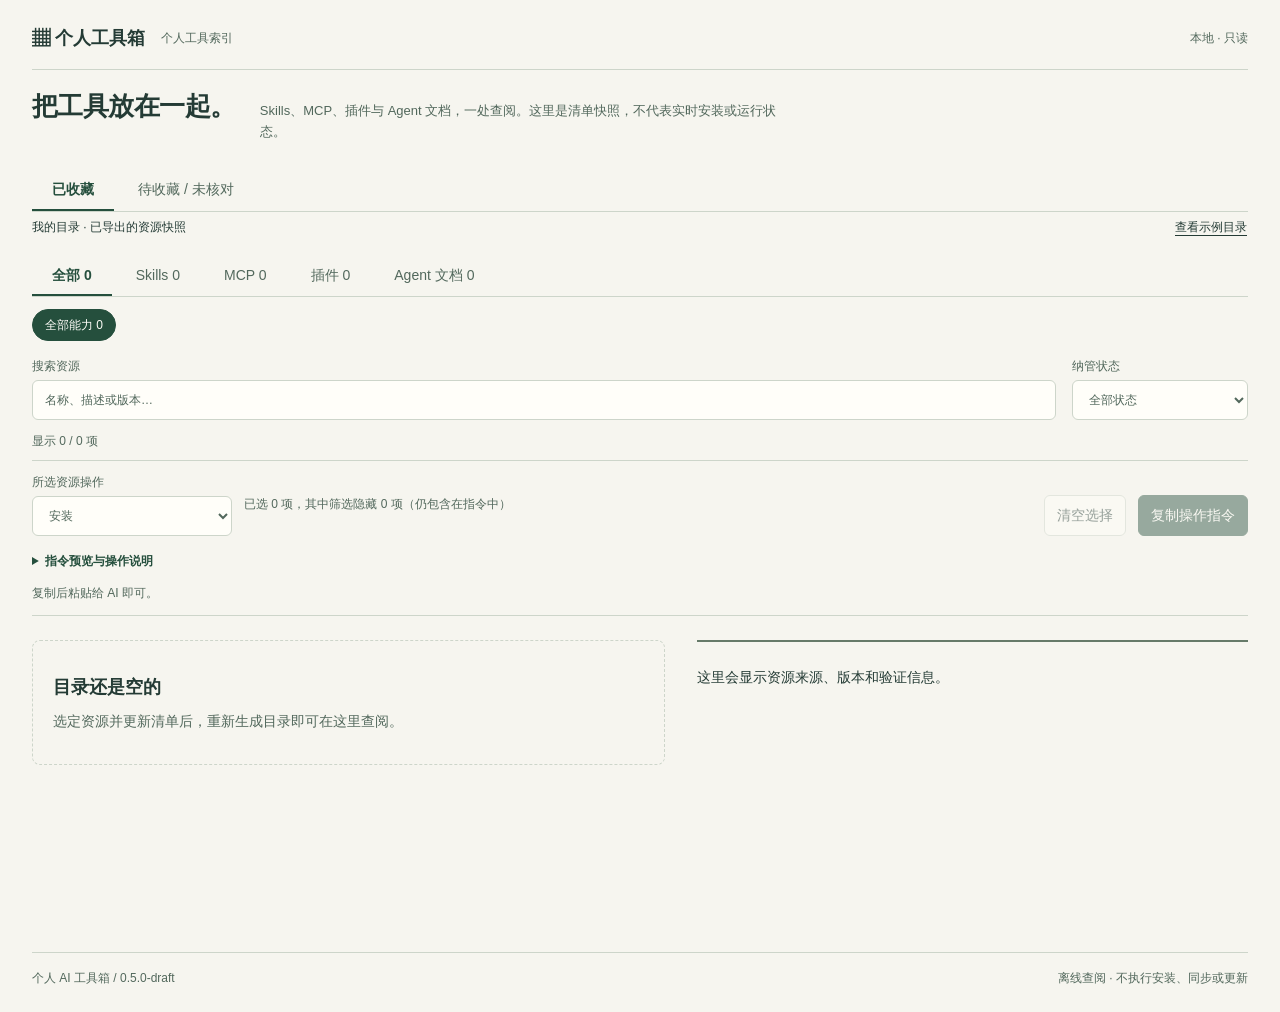
==== commit 95ddaf35: "Release native collection sync as 0.5.0-draft" ====
--- a/skills/ai-toolbox-sync/catalog/index.html
+++ b/skills/ai-toolbox-sync/catalog/index.html
@@ -3,4 +3,4 @@
 <body><main><header><span class="brand">▦ 个人工具箱</span><span class="catalog-label">个人工具索引</span><span class="tag">本地 · 只读</span></header><section class="intro"><h1>把工具放在一起。</h1><p>Skills、MCP、插件与 Agent 文档，一处查阅。这里是清单快照，不代表实时安装或运行状态。</p></section><nav class="views" aria-label="收藏范围"><button id="view-collected" type="button" aria-pressed="true" aria-controls="collected-view">已收藏</button><button id="view-pending" type="button" aria-pressed="false" aria-controls="pending-view">待收藏 / 未核对</button></nav><section id="collected-view"><div class="mode"><span id="mode"></span><button id="demo" type="button">查看示例目录</button></div><nav role="tablist" aria-label="资源分类" id="tabs"></nav><div id="categories" role="group" aria-label="能力分类"></div><div class="filters"><label>搜索资源<input id="search" type="search" placeholder="名称、描述或版本…"></label><label>纳管状态<select id="status" aria-label="纳管状态"><option value="all">全部状态</option><option value="managed">已收藏</option><option value="approved">已同意</option><option value="pending">待决定</option><option value="declined">不加入</option><option value="deferred">稍后处理</option><option value="unknown">未知</option></select></label></div><p id="count" role="status" aria-live="polite"></p><section class="operations" aria-label="生成 AI 操作指令"><div class="operation-bar"><label>所选资源操作<select id="operation"><option value="install">安装</option><option value="sync">同步自建资源 / 我的文档</option><option value="check">检查第三方更新</option><option value="update">更新第三方资源</option></select></label><span id="selection-count" role="status"></span><button id="clear-selection" type="button">清空选择</button><button id="copy-operation" type="button">复制操作指令</button></div><details id="operation-disclosure"><summary>指令预览与操作说明</summary><p>跨分类和筛选保留选择；切换示例/真实目录会清空选择。网页只生成文字，不执行安装、同步或更新。</p><textarea id="operation-preview" readonly rows="3" aria-label="AI 操作指令预览"></textarea></details><p id="operation-notice" role="status"></p></section><section id="panel" role="tabpanel" tabindex="0"><div id="list"></div><aside id="detail" aria-label="资源详情"></aside></section></section><section id="pending-view" hidden><p>本机发现快照 · 待收藏与收藏状态未核对的资源。勾选只生成收集指令。</p><div id="pending-empty" class="empty"><h2>尚未载入本机盘点</h2><p>请让 AI 使用 $ai-toolbox-sync 生成包含收藏与盘点快照的本机工作台。发现文件留在本机，不进入共享清单。</p></div><div id="pending-content" hidden><section class="inventory-meta" aria-label="盘点概要"><p id="pending-stats"></p><p id="pending-date"></p><details class="scope-note"><summary>扫描范围与状态说明</summary><p>这是本机发现快照，不是正式收藏目录。文件存在、安装记录和缓存均不证明宿主已加载；来源元数据仍须在收集前核实。</p><div id="pending-scope"></div><div id="pending-warnings"></div><p>只覆盖指定目录与 Codex MCP 配置名称；其他宿主、外部链接目标、插件内未声明的 MCP 等不保证发现。已明确对应本机收藏绑定的资源已排除；其余收藏状态仍需核对，不按名称猜测。</p></details></section>
 <section class="inventory-tools" aria-label="筛选与批量选择"><div class="filters"><label>搜索项目或组件<input id="pending-query" type="search" placeholder="名称、项目或来源…"></label><label>资源类型<select id="pending-kind"><option value="all">全部类型</option><option value="skill">Skill</option><option value="mcp">MCP</option><option value="plugin">插件</option></select></label></div><div class="selection-bar"><p id="pending-selection" aria-live="polite"></p><button id="pending-select-visible" type="button">勾选当前显示组件</button><button id="pending-clear" type="button">清空选择</button></div></section>
 <section class="inventory-workspace" aria-label="资源选择与收集提示词"><div id="pending-list" aria-label="来源项目与组件"></div><aside class="prompt-panel" aria-label="收集提示词"><h2>交给 AI，继续收集。</h2><p>勾选不会写入收藏清单。发送提示词后，AI 才会核实所选资源并按流程收集。</p><label for="pending-prompt">完整收集提示词</label><textarea id="pending-prompt" readonly placeholder="先从左侧勾选资源，这里会生成包含所选范围与收集步骤的完整提示词。"></textarea><button id="pending-copy" type="button" disabled>复制完整提示词</button><p id="pending-notice" role="status"></p><small>跨筛选保留勾选；关闭或刷新页面会清空选择。</small></aside></section>
-</div></section><footer>个人 AI 工具箱 / 0.4.1-draft<span>离线查阅 · 不执行安装、同步或更新</span></footer><noscript>请启用 JavaScript 以查看本地目录。</noscript></main><script src="data.js"></script><script src="demo-data.js"></script><script src="model.js"></script><script src="inventory-model.js"></script><script src="inventory-app.js"></script><script src="discovery-data.js"></script><script src="app.js"></script></body></html>
+</div></section><footer>个人 AI 工具箱 / 0.5.0-draft<span>离线查阅 · 不执行安装、同步或更新</span></footer><noscript>请启用 JavaScript 以查看本地目录。</noscript></main><script src="data.js"></script><script src="demo-data.js"></script><script src="model.js"></script><script src="inventory-model.js"></script><script src="inventory-app.js"></script><script src="discovery-data.js"></script><script src="app.js"></script></body></html>
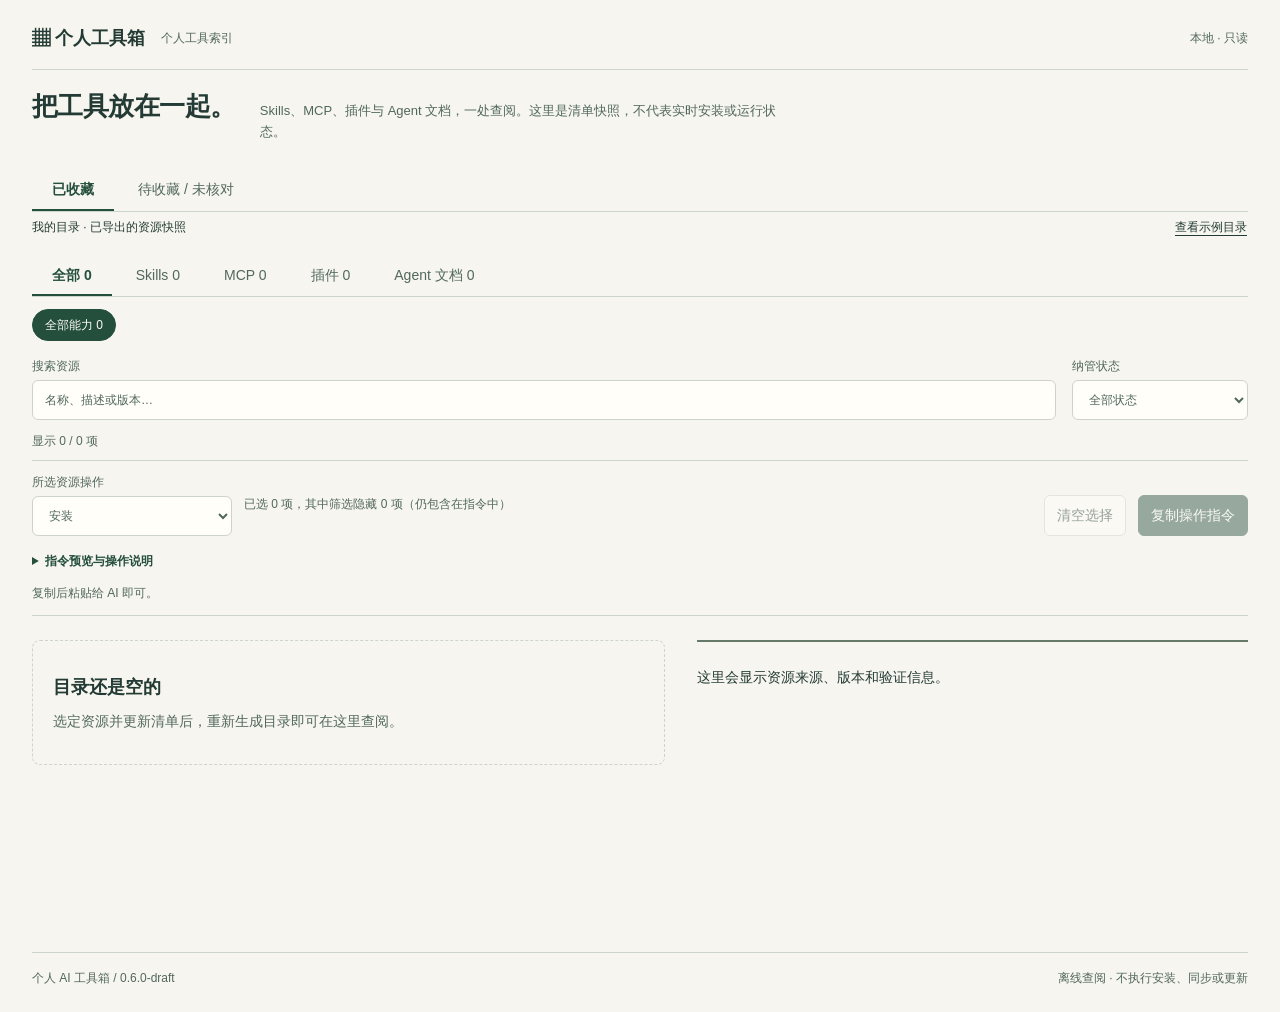
==== commit 53592e76: "feat: cache offline workspace and check local changes on open" ====
--- a/skills/ai-toolbox-sync/catalog/index.html
+++ b/skills/ai-toolbox-sync/catalog/index.html
@@ -1,6 +1,6 @@
 <!doctype html>
 <html lang="zh-CN"><head><meta charset="utf-8"><meta name="viewport" content="width=device-width,initial-scale=1"><meta http-equiv="Content-Security-Policy" content="default-src 'none'; script-src 'self'; style-src 'self'; base-uri 'none'; form-action 'none'"><title>个人工具箱 · 本地目录</title><link rel="stylesheet" href="style.css"></head>
-<body><main><header><span class="brand">▦ 个人工具箱</span><span class="catalog-label">个人工具索引</span><span class="tag">本地 · 只读</span></header><section class="intro"><h1>把工具放在一起。</h1><p>Skills、MCP、插件与 Agent 文档，一处查阅。这里是清单快照，不代表实时安装或运行状态。</p></section><nav class="views" aria-label="收藏范围"><button id="view-collected" type="button" aria-pressed="true" aria-controls="collected-view">已收藏</button><button id="view-pending" type="button" aria-pressed="false" aria-controls="pending-view">待收藏 / 未核对</button></nav><section id="collected-view"><div class="mode"><span id="mode"></span><button id="demo" type="button">查看示例目录</button></div><nav role="tablist" aria-label="资源分类" id="tabs"></nav><div id="categories" role="group" aria-label="能力分类"></div><div class="filters"><label>搜索资源<input id="search" type="search" placeholder="名称、描述或版本…"></label><label>纳管状态<select id="status" aria-label="纳管状态"><option value="all">全部状态</option><option value="managed">已收藏</option><option value="approved">已同意</option><option value="pending">待决定</option><option value="declined">不加入</option><option value="deferred">稍后处理</option><option value="unknown">未知</option></select></label></div><p id="count" role="status" aria-live="polite"></p><section class="operations" aria-label="生成 AI 操作指令"><div class="operation-bar"><label>所选资源操作<select id="operation"><option value="install">安装</option><option value="sync">同步自建资源 / 我的文档</option><option value="check">检查第三方更新</option><option value="update">更新第三方资源</option></select></label><span id="selection-count" role="status"></span><button id="clear-selection" type="button">清空选择</button><button id="copy-operation" type="button">复制操作指令</button></div><details id="operation-disclosure"><summary>指令预览与操作说明</summary><p>跨分类和筛选保留选择；切换示例/真实目录会清空选择。网页只生成文字，不执行安装、同步或更新。</p><textarea id="operation-preview" readonly rows="3" aria-label="AI 操作指令预览"></textarea></details><p id="operation-notice" role="status"></p></section><section id="panel" role="tabpanel" tabindex="0"><div id="list"></div><aside id="detail" aria-label="资源详情"></aside></section></section><section id="pending-view" hidden><p>本机发现快照 · 待收藏与收藏状态未核对的资源。勾选只生成收集指令。</p><div id="pending-empty" class="empty"><h2>尚未载入本机盘点</h2><p>请让 AI 使用 $ai-toolbox-sync 生成包含收藏与盘点快照的本机工作台。发现文件留在本机，不进入共享清单。</p></div><div id="pending-content" hidden><section class="inventory-meta" aria-label="盘点概要"><p id="pending-stats"></p><p id="pending-date"></p><details class="scope-note"><summary>扫描范围与状态说明</summary><p>这是本机发现快照，不是正式收藏目录。文件存在、安装记录和缓存均不证明宿主已加载；来源元数据仍须在收集前核实。</p><div id="pending-scope"></div><div id="pending-warnings"></div><p>只覆盖指定目录与 Codex MCP 配置名称；其他宿主、外部链接目标、插件内未声明的 MCP 等不保证发现。已明确对应本机收藏绑定的资源已排除；其余收藏状态仍需核对，不按名称猜测。</p></details></section>
+<body><main><header><span class="brand">▦ 个人工具箱</span><span class="catalog-label">个人工具索引</span><span class="tag">本地 · 只读</span></header><p id="workspace-check" role="status" aria-live="polite" hidden></p><section class="intro"><h1>把工具放在一起。</h1><p>Skills、MCP、插件与 Agent 文档，一处查阅。这里是清单快照，不代表实时安装或运行状态。</p></section><nav class="views" aria-label="收藏范围"><button id="view-collected" type="button" aria-pressed="true" aria-controls="collected-view">已收藏</button><button id="view-pending" type="button" aria-pressed="false" aria-controls="pending-view">待收藏 / 未核对</button></nav><section id="collected-view"><div class="mode"><span id="mode"></span><button id="demo" type="button">查看示例目录</button></div><nav role="tablist" aria-label="资源分类" id="tabs"></nav><div id="categories" role="group" aria-label="能力分类"></div><div class="filters"><label>搜索资源<input id="search" type="search" placeholder="名称、描述或版本…"></label><label>纳管状态<select id="status" aria-label="纳管状态"><option value="all">全部状态</option><option value="managed">已收藏</option><option value="approved">已同意</option><option value="pending">待决定</option><option value="declined">不加入</option><option value="deferred">稍后处理</option><option value="unknown">未知</option></select></label></div><p id="count" role="status" aria-live="polite"></p><section class="operations" aria-label="生成 AI 操作指令"><div class="operation-bar"><label>所选资源操作<select id="operation"><option value="install">安装</option><option value="sync">同步自建资源 / 我的文档</option><option value="check">检查第三方更新</option><option value="update">更新第三方资源</option></select></label><span id="selection-count" role="status"></span><button id="clear-selection" type="button">清空选择</button><button id="copy-operation" type="button">复制操作指令</button></div><details id="operation-disclosure"><summary>指令预览与操作说明</summary><p>跨分类和筛选保留选择；切换示例/真实目录会清空选择。网页只生成文字，不执行安装、同步或更新。</p><textarea id="operation-preview" readonly rows="3" aria-label="AI 操作指令预览"></textarea></details><p id="operation-notice" role="status"></p></section><section id="panel" role="tabpanel" tabindex="0"><div id="list"></div><aside id="detail" aria-label="资源详情"></aside></section></section><section id="pending-view" hidden><p>本机发现快照 · 待收藏与收藏状态未核对的资源。勾选只生成收集指令。</p><div id="pending-empty" class="empty"><h2>尚未载入本机盘点</h2><p>请让 AI 使用 $ai-toolbox-sync 生成包含收藏与盘点快照的本机工作台。发现文件留在本机，不进入共享清单。</p></div><div id="pending-content" hidden><section class="inventory-meta" aria-label="盘点概要"><p id="pending-stats"></p><p id="pending-date"></p><details class="scope-note"><summary>扫描范围与状态说明</summary><p>这是本机发现快照，不是正式收藏目录。文件存在、安装记录和缓存均不证明宿主已加载；来源元数据仍须在收集前核实。</p><div id="pending-scope"></div><div id="pending-warnings"></div><p>只覆盖指定目录与 Codex MCP 配置名称；其他宿主、外部链接目标、插件内未声明的 MCP 等不保证发现。已明确对应本机收藏绑定的资源已排除；其余收藏状态仍需核对，不按名称猜测。</p></details></section>
 <section class="inventory-tools" aria-label="筛选与批量选择"><div class="filters"><label>搜索项目或组件<input id="pending-query" type="search" placeholder="名称、项目或来源…"></label><label>资源类型<select id="pending-kind"><option value="all">全部类型</option><option value="skill">Skill</option><option value="mcp">MCP</option><option value="plugin">插件</option></select></label></div><div class="selection-bar"><p id="pending-selection" aria-live="polite"></p><button id="pending-select-visible" type="button">勾选当前显示组件</button><button id="pending-clear" type="button">清空选择</button></div></section>
 <section class="inventory-workspace" aria-label="资源选择与收集提示词"><div id="pending-list" aria-label="来源项目与组件"></div><aside class="prompt-panel" aria-label="收集提示词"><h2>交给 AI，继续收集。</h2><p>勾选不会写入收藏清单。发送提示词后，AI 才会核实所选资源并按流程收集。</p><label for="pending-prompt">完整收集提示词</label><textarea id="pending-prompt" readonly placeholder="先从左侧勾选资源，这里会生成包含所选范围与收集步骤的完整提示词。"></textarea><button id="pending-copy" type="button" disabled>复制完整提示词</button><p id="pending-notice" role="status"></p><small>跨筛选保留勾选；关闭或刷新页面会清空选择。</small></aside></section>
-</div></section><footer>个人 AI 工具箱 / 0.5.0-draft<span>离线查阅 · 不执行安装、同步或更新</span></footer><noscript>请启用 JavaScript 以查看本地目录。</noscript></main><script src="data.js"></script><script src="demo-data.js"></script><script src="model.js"></script><script src="inventory-model.js"></script><script src="inventory-app.js"></script><script src="discovery-data.js"></script><script src="app.js"></script></body></html>
+</div></section><footer>个人 AI 工具箱 / 0.6.0-draft<span>离线查阅 · 不执行安装、同步或更新</span></footer><noscript>请启用 JavaScript 以查看本地目录。</noscript></main><script src="data.js"></script><script src="demo-data.js"></script><script src="model.js"></script><script src="inventory-model.js"></script><script src="inventory-app.js"></script><script src="discovery-data.js"></script><script src="app.js"></script></body></html>
